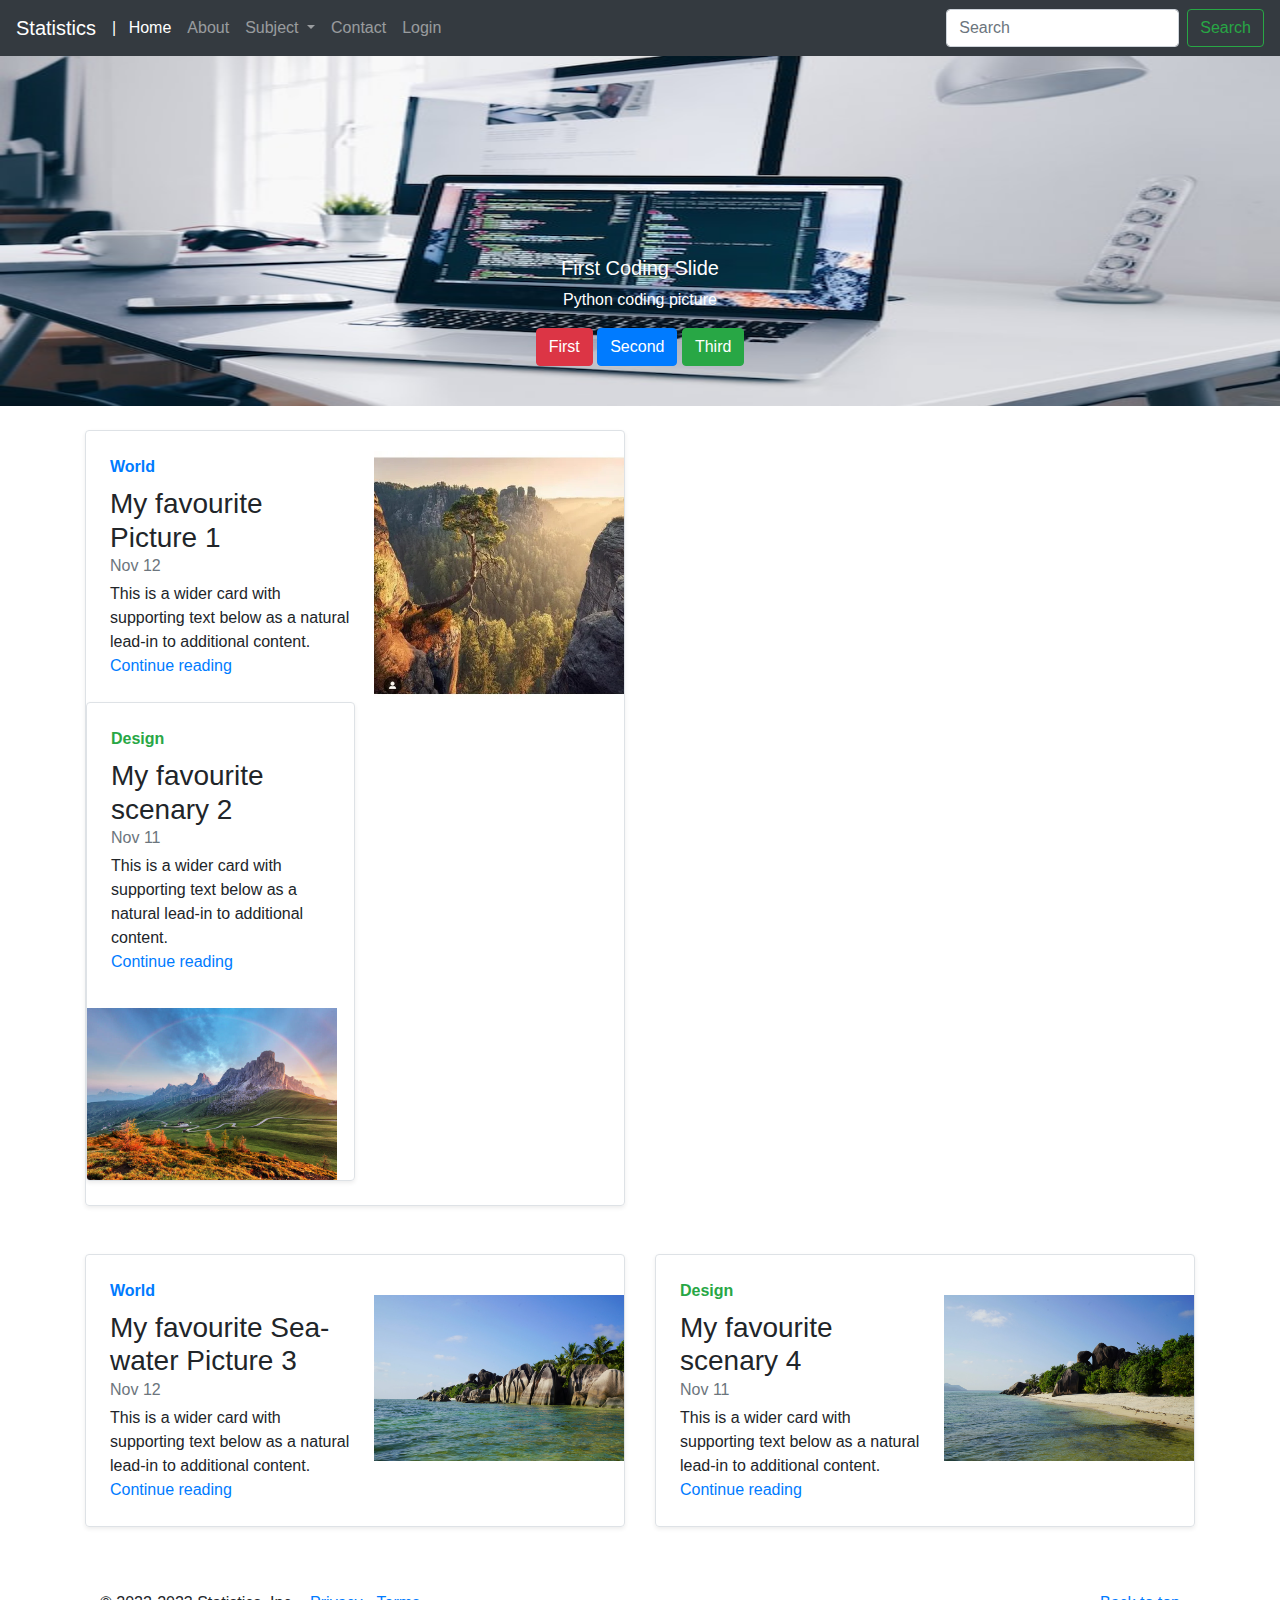
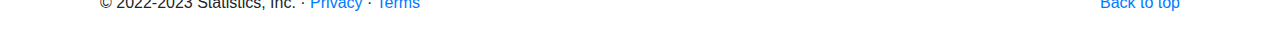
==== index.html @ f8471e68 "Update index.html" ====
<!doctype html>
<html lang="en">

<head>
  <!-- Required meta tags -->
  <meta charset="utf-8">
  <meta name="viewport" content="width=device-width, initial-scale=1, shrink-to-fit=no">

  <!-- Bootstrap CSS -->
  <link rel="stylesheet" href="https://cdn.jsdelivr.net/npm/bootstrap@4.4.1/dist/css/bootstrap.min.css"
    integrity="sha384-Vkoo8x4CGsO3+Hhxv8T/Q5PaXtkKtu6ug5TOeNV6gBiFeWPGFN9MuhOf23Q9Ifjh" crossorigin="anonymous">
  <title>MyFirstBootstrapProject</title>
</head>

<body>

  <nav class="navbar navbar-expand-lg navbar-dark bg-dark">
    <a class="navbar-brand" href="#">Statistics</a>
    <button class="navbar-toggler" type="button" data-toggle="collapse" data-target="#navbarSupportedContent"
      aria-controls="navbarSupportedContent" aria-expanded="false" aria-label="Toggle navigation">
      <span class="navbar-toggler-icon"></span>
    </button>
    <div style="color:white;">|&nbsp;</div>
    <div class="collapse navbar-collapse" id="navbarSupportedContent">
      <ul class="navbar-nav mr-auto">
        <li class="nav-item active">
          <a class="nav-link" href="#">Home <span class="sr-only">(current)</span></a>
        </li>
        <li class="nav-item"> 
          <a class="nav-link" href="About.html">About</a>
        </li>
      
        <li class="nav-item dropdown">
          <a class="nav-link dropdown-toggle" href="#" id="navbarDropdown" role="button" data-toggle="dropdown"
            aria-haspopup="true" aria-expanded="false">
            Subject
          </a>
          <div class="dropdown-menu" aria-labelledby="navbarDropdown">
            <a class="dropdown-item" href="#">Computer Science</a>
            <a class="dropdown-item" href="#">Economics</a>
            <a class="dropdown-item" href="#">Mathematics</a>
            <a class="dropdown-item" href="Stat.html">Statistics</a>
            <div class="dropdown-divider"></div>
            <a class="dropdown-item" href="#">Other</a>
          </div>
        </li>
        <li class="nav-item">
          <a class="nav-link" href="Contact.html">Contact</a>
        </li>
        <li class="nav-item">
          <a class="nav-link" href="Login.html">Login</a>
        </li>
      </ul>
      <form class="form-inline my-2 my-lg-0">
        <input class="form-control mr-sm-2" type="search" placeholder="Search" aria-label="Search">
        <button class="btn btn-outline-success my-2 my-sm-0" type="submit">Search</button>
      </form>
    </div>
  </nav>
  <div id="carouselExampleCaptions" class="carousel slide carousel-fade" data-ride="carousel">
    <ol class="carousel-indicators">
      <li data-target="#carouselExampleCaptions" data-slide-to="0" class="active"></li>
      <li data-target="#carouselExampleCaptions" data-slide-to="1"></li>
      <li data-target="#carouselExampleCaptions" data-slide-to="2"></li>
    </ol>
    <div class="carousel-inner">
      <div class="carousel-item active">
        <img src="Images/coding1.jpg" class="d-block w-100" alt="Coding picture" height="350px">
        <div class="carousel-caption d-none d-md-block">
          <h5> First Coding Slide</h5>
          <p>Python coding picture</p>
          <button class="btn btn-danger">First</button>
          <button class="btn btn-primary">Second</button>
          <button class="btn btn-success">Third</button>
        </div>
      </div>
      <div class="carousel-item">
        <img src="Images/coding2.jpg" class="d-block w-100" alt="Water picture" height="350px">
        <div class="carousel-caption d-none d-md-block">
          <h5>Second Conding picture</h5>
          <p>This slide Java coding picture</p>
          <button class="btn btn-danger">First</button>
          <button class="btn btn-primary">Second</button>
          <button class="btn btn-success">Third</button>
        </div>
      </div>
      <div class="carousel-item">
        <img src="Images/coding3.jpg" class="d-block w-100" alt="Water picture" height="350px">
        <div class="carousel-caption d-none d-md-block">
          <h5>Third Coding picture</h5>
          <p>This React coding picture</p>
          <button class="btn btn-danger">First</button>
          <button class="btn btn-primary">Second</button>
          <button class="btn btn-success">Third</button>
        </div>
      </div>
    </div>
    <div class="container my-4">
      <div class="row mb-2">
        <div class="col-md-6">
          <div
            class="row no-gutters border rounded overflow-hidden flex-md-row mb-4 shadow-sm h-md-250 position-relative">
            <div class="col p-4 d-flex flex-column position-static">
              <strong class="d-inline-block mb-2 text-primary">World</strong>
              <h3 class="mb-0">My favourite Picture 1</h3>
              <div class="mb-1 text-muted">Nov 12</div>
              <p class="card-text mb-auto">This is a wider card with supporting text below as a natural lead-in to
                additional content.</p>
              <a href="#" class="stretched-link">Continue reading</a>
            </div>
            <div class="col-auto d-none d-lg-block">
              <img class="img-fluid" style="margin-top: 20px;" width="250px;" height="300px;" src="Amzing.jpg" alt="">
            </di
          </div>
        </div>
        <div class="col-md-6">
          <div
            class="row no-gutters border rounded overflow-hidden flex-md-row mb-4 shadow-sm h-md-250 position-relative">
            <div class="col p-4 d-flex flex-column position-static">
              <strong class="d-inline-block mb-2 text-success">Design</strong>
              <h3 class="mb-0">My favourite scenary 2</h3>
              <div class="mb-1 text-muted">Nov 11</div>
              <p class="mb-auto">This is a wider card with supporting text below as a natural lead-in to additional
                content.</p>
              <a href="#" class="stretched-link">Continue reading</a>
            </div>
            <div class="col-auto d-none d-lg-block">
              <img class="img-fluid" style="margin-top: 10px;" src="Images/nature4.jpg" width="250px;" height="300px;" alt="">
            </div>
          </div>
        </div>
      </div>
    </div>
    <div class="container my-4">
      <div class="row mb-2">
        <div class="col-md-6">
          <div
            class="row no-gutters border rounded overflow-hidden flex-md-row mb-4 shadow-sm h-md-250 position-relative">
            <div class="col p-4 d-flex flex-column position-static">
              <strong class="d-inline-block mb-2 text-primary">World</strong>
              <h3 class="mb-0">My favourite Sea-water Picture 3</h3>
              <div class="mb-1 text-muted">Nov 12</div>
              <p class="card-text mb-auto">This is a wider card with supporting text below as a natural lead-in to
                additional content.</p>
              <a href="#" class="stretched-link">Continue reading</a>
            </div>
            <div class="col-auto d-none d-lg-block">
              <img class="img-fluid"  style="margin-top: 40px;" src="Images/Water1.jpg" width="250px;" height="300px;" alt="">
            </div>
          </div>
        </div>
        <div class="col-md-6">
          <div
            class="row no-gutters border rounded overflow-hidden flex-md-row mb-4 shadow-sm h-md-250 position-relative">
            <div class="col p-4 d-flex flex-column position-static">
              <strong class="d-inline-block mb-2 text-success">Design</strong>
              <h3 class="mb-0">My favourite scenary 4</h3>
              <div class="mb-1 text-muted">Nov 11</div>
              <p class="mb-auto">This is a wider card with supporting text below as a natural lead-in to additional
                content.</p>
              <a href="#" class="stretched-link">Continue reading</a>
            </div>
            <div class="col-auto d-none d-lg-block">
              <img class="img-fluid" style="margin-top: 40px;" src="Images/Water.jpg" width="250px;" height="690px;" alt="">
            </div> 
          </div>
        </div>
      </div>
    </div>

    <a class="carousel-control-prev" href="#carouselExampleCaptions" role="button" data-slide="prev">
      <span class="carousel-control-prev-icon" aria-hidden="true"></span>
      <span class="sr-only">Previous</span>
    </a>
    <a class="carousel-control-next" href="#carouselExampleCaptions" role="button" data-slide="next">
      <span class="carousel-control-next-icon" aria-hidden="true"></span>
      <span class="sr-only">Next</span>
    </a>
  </div>
  <footer class="container">
    <p class="float-right"><a href="#">Back to top</a></p>
    <p>© 2022-2023 Statistics, Inc. · <a href="#">Privacy</a> · <a href="#">Terms</a></p>
  </footer>

  <!-- Optional JavaScript -->
  <!-- jQuery first, then Popper.js, then Bootstrap JS -->
  <script src="https://code.jquery.com/jquery-3.4.1.slim.min.js"
    integrity="sha384-J6qa4849blE2+poT4WnyKhv5vZF5SrPo0iEjwBvKU7imGFAV0wwj1yYfoRSJoZ+n"
    crossorigin="anonymous"></script>
  <script src="https://cdn.jsdelivr.net/npm/popper.js@1.16.0/dist/umd/popper.min.js"
    integrity="sha384-Q6E9RHvbIyZFJoft+2mJbHaEWldlvI9IOYy5n3zV9zzTtmI3UksdQRVvoxMfooAo"
    crossorigin="anonymous"></script>
  <script src="https://cdn.jsdelivr.net/npm/bootstrap@4.4.1/dist/js/bootstrap.min.js"
    integrity="sha384-wfSDF2E50Y2D1uUdj0O3uMBJnjuUD4Ih7YwaYd1iqfktj0Uod8GCExl3Og8ifwB6"
    crossorigin="anonymous"></script>


</body>

</html>
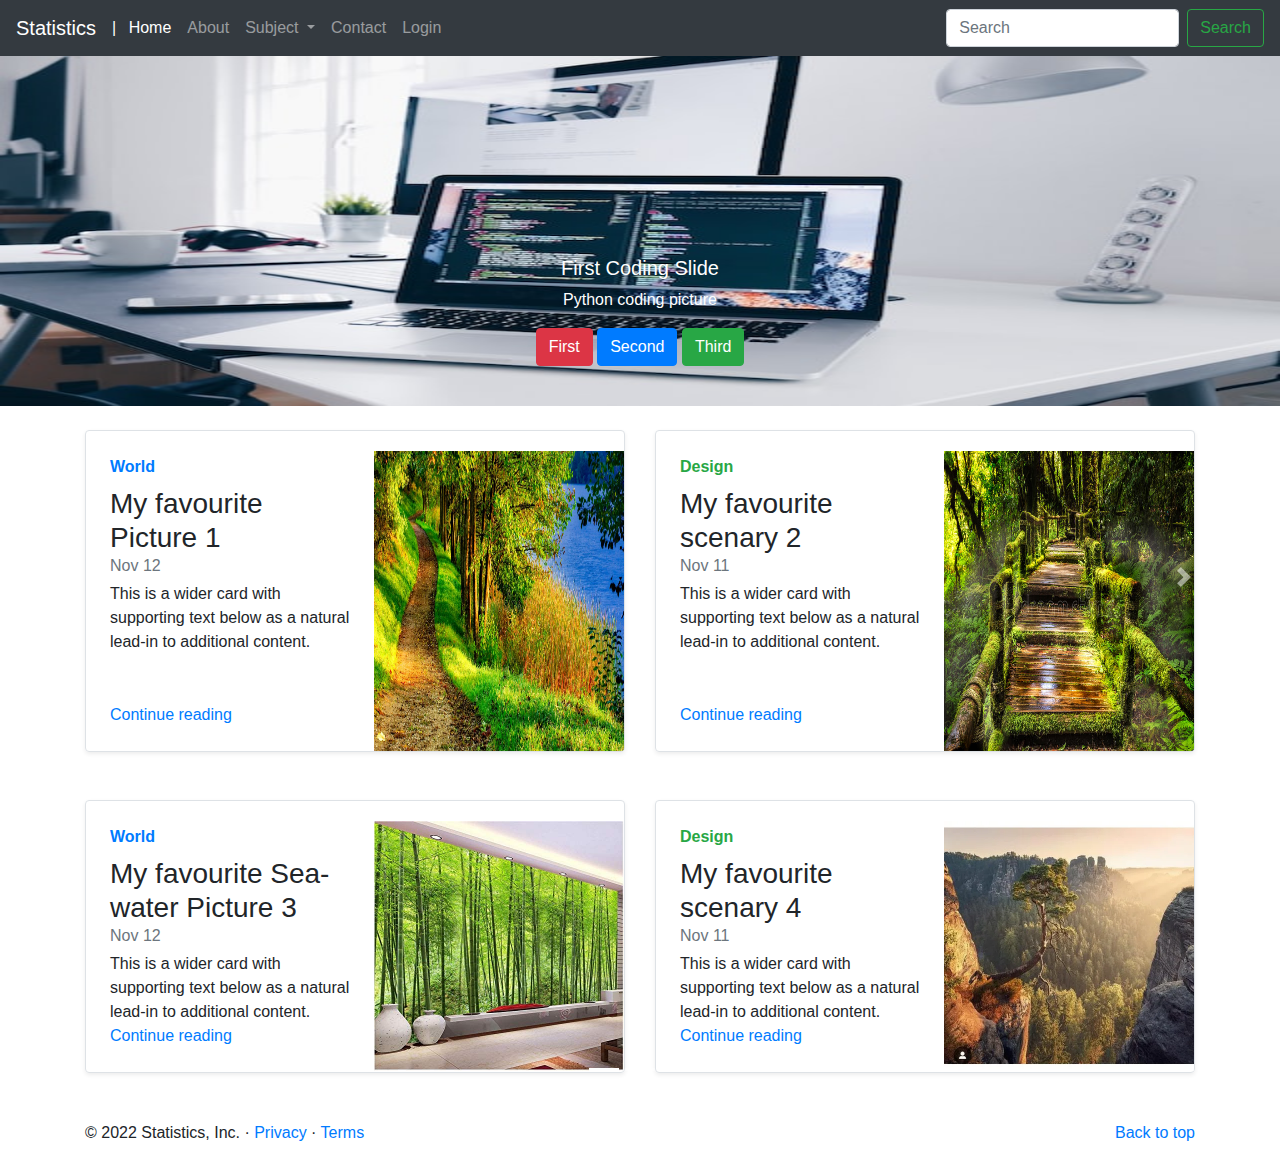
==== commit c3915062: "'commit completed'" ====
--- a/index.html
+++ b/index.html
@@ -9,7 +9,8 @@
   <!-- Bootstrap CSS -->
   <link rel="stylesheet" href="https://cdn.jsdelivr.net/npm/bootstrap@4.4.1/dist/css/bootstrap.min.css"
     integrity="sha384-Vkoo8x4CGsO3+Hhxv8T/Q5PaXtkKtu6ug5TOeNV6gBiFeWPGFN9MuhOf23Q9Ifjh" crossorigin="anonymous">
-  <title>MyFirstBootstrapProject</title>
+  <title>My_First_Bootstrap_Project</title>
+  <link rel="stylesheet" href="style11.css">
 </head>
 
 <body>
@@ -26,10 +27,10 @@
         <li class="nav-item active">
           <a class="nav-link" href="#">Home <span class="sr-only">(current)</span></a>
         </li>
-        <li class="nav-item"> 
+        <li class="nav-item">
           <a class="nav-link" href="About.html">About</a>
         </li>
-      
+
         <li class="nav-item dropdown">
           <a class="nav-link dropdown-toggle" href="#" id="navbarDropdown" role="button" data-toggle="dropdown"
             aria-haspopup="true" aria-expanded="false">
@@ -98,8 +99,7 @@
     <div class="container my-4">
       <div class="row mb-2">
         <div class="col-md-6">
-          <div
-            class="row no-gutters border rounded overflow-hidden flex-md-row mb-4 shadow-sm h-md-250 position-relative">
+          <div class="row no-gutters border rounded overflow-hidden flex-md-row mb-4 shadow-sm h-md-250 position-relative">
             <div class="col p-4 d-flex flex-column position-static">
               <strong class="d-inline-block mb-2 text-primary">World</strong>
               <h3 class="mb-0">My favourite Picture 1</h3>
@@ -109,13 +109,12 @@
               <a href="#" class="stretched-link">Continue reading</a>
             </div>
             <div class="col-auto d-none d-lg-block">
-              <img class="img-fluid" style="margin-top: 20px;" width="250px;" height="300px;" src="Amzing.jpg" alt="">
-            </di
+              <img class="imgClass" style="margin-top:20px;" width="250px;" height="300px;" src="Images/Nature3.jpg" alt="">
+            </div>
           </div>
         </div>
         <div class="col-md-6">
-          <div
-            class="row no-gutters border rounded overflow-hidden flex-md-row mb-4 shadow-sm h-md-250 position-relative">
+          <div class="row no-gutters border rounded overflow-hidden flex-md-row mb-4 shadow-sm h-md-250 position-relative">
             <div class="col p-4 d-flex flex-column position-static">
               <strong class="d-inline-block mb-2 text-success">Design</strong>
               <h3 class="mb-0">My favourite scenary 2</h3>
@@ -125,7 +124,7 @@
               <a href="#" class="stretched-link">Continue reading</a>
             </div>
             <div class="col-auto d-none d-lg-block">
-              <img class="img-fluid" style="margin-top: 10px;" src="Images/nature4.jpg" width="250px;" height="300px;" alt="">
+              <img class="imgClass" style="margin-top:20px;" src="Images/Nature1.jpg" width="250px;" height="300px;" alt="">
             </div>
           </div>
         </div>
@@ -134,8 +133,7 @@
     <div class="container my-4">
       <div class="row mb-2">
         <div class="col-md-6">
-          <div
-            class="row no-gutters border rounded overflow-hidden flex-md-row mb-4 shadow-sm h-md-250 position-relative">
+          <div class="row no-gutters border rounded overflow-hidden flex-md-row mb-4 shadow-sm h-md-250 position-relative">
             <div class="col p-4 d-flex flex-column position-static">
               <strong class="d-inline-block mb-2 text-primary">World</strong>
               <h3 class="mb-0">My favourite Sea-water Picture 3</h3>
@@ -145,13 +143,12 @@
               <a href="#" class="stretched-link">Continue reading</a>
             </div>
             <div class="col-auto d-none d-lg-block">
-              <img class="img-fluid"  style="margin-top: 40px;" src="Images/Water1.jpg" width="250px;" height="300px;" alt="">
+              <img class="imgClass" style="margin-top:20px;" src="Images/External.jpg" width="250px" height="250px" alt="">
             </div>
           </div>
         </div>
         <div class="col-md-6">
-          <div
-            class="row no-gutters border rounded overflow-hidden flex-md-row mb-4 shadow-sm h-md-250 position-relative">
+          <div class="row no-gutters border rounded overflow-hidden flex-md-row mb-4 shadow-sm h-md-250 position-relative">
             <div class="col p-4 d-flex flex-column position-static">
               <strong class="d-inline-block mb-2 text-success">Design</strong>
               <h3 class="mb-0">My favourite scenary 4</h3>
@@ -161,8 +158,8 @@
               <a href="#" class="stretched-link">Continue reading</a>
             </div>
             <div class="col-auto d-none d-lg-block">
-              <img class="img-fluid" style="margin-top: 40px;" src="Images/Water.jpg" width="250px;" height="690px;" alt="">
-            </div> 
+              <img class="imgClass" style="margin-top:20px;" src="Images/Amzing.jpg" width="250px;" height="250px;" alt="">
+            </div>
           </div>
         </div>
       </div>
@@ -179,7 +176,7 @@
   </div>
   <footer class="container">
     <p class="float-right"><a href="#">Back to top</a></p>
-    <p>© 2022-2023 Statistics, Inc. · <a href="#">Privacy</a> · <a href="#">Terms</a></p>
+    <p>© 2022 Statistics, Inc. · <a href="#">Privacy</a> · <a href="#">Terms</a></p>
   </footer>
 
   <!-- Optional JavaScript -->
@@ -197,4 +194,4 @@
 
 </body>
 
-</html>
+</html>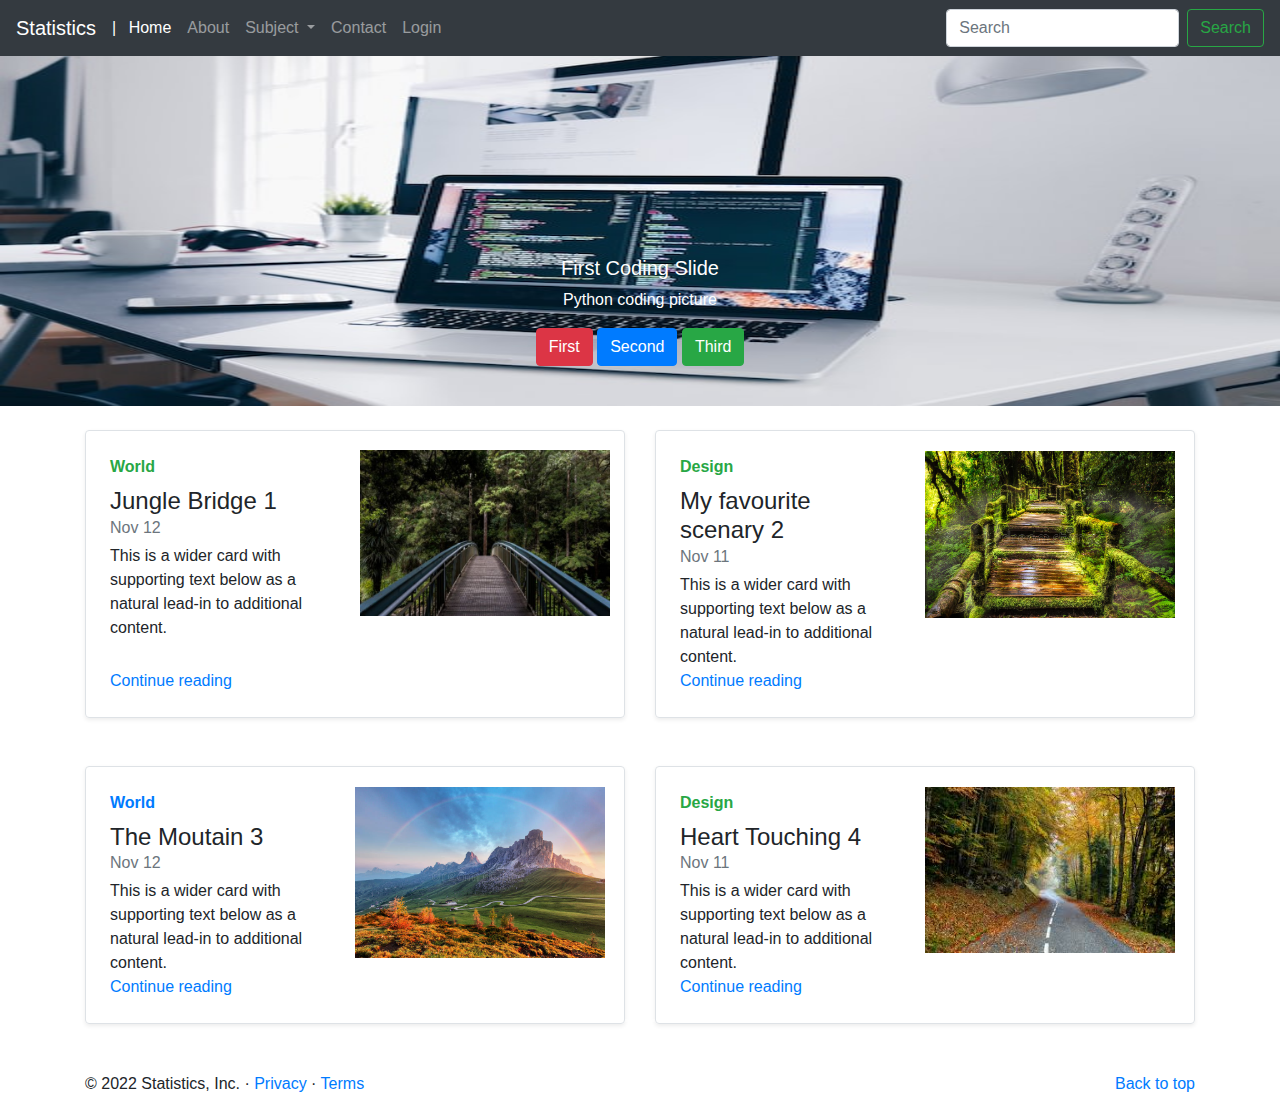
==== commit e6081f76: "responsives is done" ====
--- a/index.html
+++ b/index.html
@@ -10,7 +10,7 @@
   <link rel="stylesheet" href="https://cdn.jsdelivr.net/npm/bootstrap@4.4.1/dist/css/bootstrap.min.css"
     integrity="sha384-Vkoo8x4CGsO3+Hhxv8T/Q5PaXtkKtu6ug5TOeNV6gBiFeWPGFN9MuhOf23Q9Ifjh" crossorigin="anonymous">
   <title>My_First_Bootstrap_Project</title>
-  <link rel="stylesheet" href="style11.css">
+ 
 </head>
 
 <body>
@@ -97,34 +97,34 @@
       </div>
     </div>
     <div class="container my-4">
-      <div class="row mb-2">
-        <div class="col-md-6">
-          <div class="row no-gutters border rounded overflow-hidden flex-md-row mb-4 shadow-sm h-md-250 position-relative">
+      <div class="row mb-0">
+        <div class="col-md-6 col-sm-6 col-xs-12 d-flex flex-wrap">
+          <div class="row border rounded no-gutters mb-4 shadow-sm h-md-250 position-static">
             <div class="col p-4 d-flex flex-column position-static">
-              <strong class="d-inline-block mb-2 text-primary">World</strong>
-              <h3 class="mb-0">My favourite Picture 1</h3>
+              <strong class="d-inline-block mb-2 text-success">World</strong>
+              <h4 class="mb-0">Jungle Bridge 1</h4>
               <div class="mb-1 text-muted">Nov 12</div>
               <p class="card-text mb-auto">This is a wider card with supporting text below as a natural lead-in to
                 additional content.</p>
               <a href="#" class="stretched-link">Continue reading</a>
             </div>
-            <div class="col-auto d-none d-lg-block">
-              <img class="imgClass" style="margin-top:20px;" width="250px;" height="300px;" src="Images/Nature3.jpg" alt="">
+            <div class="col-auto col-lg-6 col-md-6 col-sm-6 col-xs-12">
+              <img class="img-fluid" style="margin:7% 0% 0% 2%" width="250" height="200" src="Images/Thumb1.jpg" alt="">
             </div>
           </div>
         </div>
-        <div class="col-md-6">
-          <div class="row no-gutters border rounded overflow-hidden flex-md-row mb-4 shadow-sm h-md-250 position-relative">
+        <div class="col-md-6 col-sm-6 col-xs-12 d-flex flex-wrap">
+          <div class="row no-gutters border rounded flex-md-row flex-sm-row mb-4 shadow-sm h-md-250 position-relative">
             <div class="col p-4 d-flex flex-column position-static">
               <strong class="d-inline-block mb-2 text-success">Design</strong>
-              <h3 class="mb-0">My favourite scenary 2</h3>
+              <h4 class="mb-0">My favourite scenary 2</h4>
               <div class="mb-1 text-muted">Nov 11</div>
               <p class="mb-auto">This is a wider card with supporting text below as a natural lead-in to additional
                 content.</p>
               <a href="#" class="stretched-link">Continue reading</a>
             </div>
-            <div class="col-auto d-none d-lg-block">
-              <img class="imgClass" style="margin-top:20px;" src="Images/Nature1.jpg" width="250px;" height="300px;" alt="">
+            <div class="col-auto col-lg-6 col-md-6 col-sm-6 col-xs-12">
+              <img class="img-fluid" style="margin-top:20px;" src="Images/Nature1.jpg" width="250" height="250" alt="">
             </div>
           </div>
         </div>
@@ -132,33 +132,33 @@
     </div>
     <div class="container my-4">
       <div class="row mb-2">
-        <div class="col-md-6">
+        <div class="col-md-6 col-sm-6 col-xs-12 d-flex flex-wrap">
           <div class="row no-gutters border rounded overflow-hidden flex-md-row mb-4 shadow-sm h-md-250 position-relative">
             <div class="col p-4 d-flex flex-column position-static">
               <strong class="d-inline-block mb-2 text-primary">World</strong>
-              <h3 class="mb-0">My favourite Sea-water Picture 3</h3>
+              <h4 class="mb-0">The Moutain 3</h4>
               <div class="mb-1 text-muted">Nov 12</div>
               <p class="card-text mb-auto">This is a wider card with supporting text below as a natural lead-in to
                 additional content.</p>
               <a href="#" class="stretched-link">Continue reading</a>
             </div>
-            <div class="col-auto d-none d-lg-block">
-              <img class="imgClass" style="margin-top:20px;" src="Images/External.jpg" width="250px" height="250px" alt="">
+            <div class="col-auto col-lg-6 col-md-6 col-sm-6 col-xs-12">
+              <img class="img-fluid" style="margin-top:20px;" src="Images/nature4.jpg" width="250" height="200" alt="">
             </div>
           </div>
         </div>
-        <div class="col-md-6">
+        <div class="col-md-6 col-sm-6 col-xs-12 d-flex flex-wrapcol-md-6">
           <div class="row no-gutters border rounded overflow-hidden flex-md-row mb-4 shadow-sm h-md-250 position-relative">
             <div class="col p-4 d-flex flex-column position-static">
               <strong class="d-inline-block mb-2 text-success">Design</strong>
-              <h3 class="mb-0">My favourite scenary 4</h3>
+              <h4 class="mb-0">Heart Touching 4</h4>
               <div class="mb-1 text-muted">Nov 11</div>
-              <p class="mb-auto">This is a wider card with supporting text below as a natural lead-in to additional
+              <p class="mb-auto">This is a wider card with supporting text below as a natural lead-in to additional 
                 content.</p>
               <a href="#" class="stretched-link">Continue reading</a>
             </div>
-            <div class="col-auto d-none d-lg-block">
-              <img class="imgClass" style="margin-top:20px;" src="Images/Amzing.jpg" width="250px;" height="250px;" alt="">
+            <div class="col-auto col-lg-6 col-md-6 col-sm-6 col-xs-12">
+              <img class="img-fluid" style="margin-top:20px;" src="Images/Nauture2.jpg" width="250" height="200" alt="">
             </div>
           </div>
         </div>
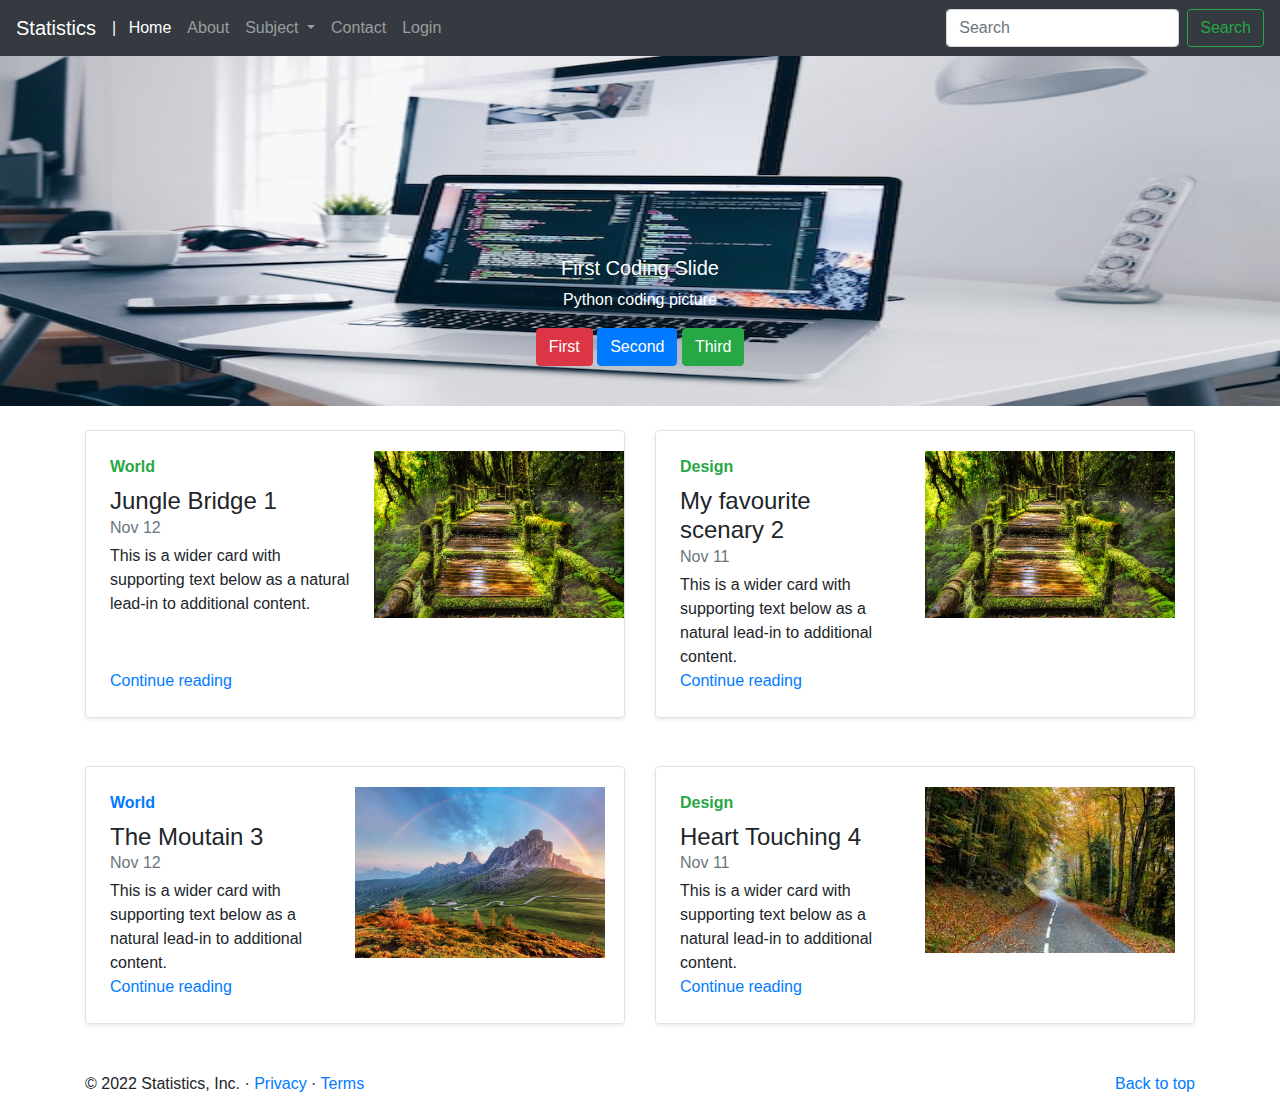
==== commit 861533b7: "Merge branch 'master' of https://github.com/sanu18/MyFirstProject" ====
--- a/index.html
+++ b/index.html
@@ -10,7 +10,6 @@
   <link rel="stylesheet" href="https://cdn.jsdelivr.net/npm/bootstrap@4.4.1/dist/css/bootstrap.min.css"
     integrity="sha384-Vkoo8x4CGsO3+Hhxv8T/Q5PaXtkKtu6ug5TOeNV6gBiFeWPGFN9MuhOf23Q9Ifjh" crossorigin="anonymous">
   <title>My_First_Bootstrap_Project</title>
- 
 </head>
 
 <body>
@@ -30,6 +29,7 @@
         <li class="nav-item">
           <a class="nav-link" href="About.html">About</a>
         </li>
+      
 
         <li class="nav-item dropdown">
           <a class="nav-link dropdown-toggle" href="#" id="navbarDropdown" role="button" data-toggle="dropdown"
@@ -108,8 +108,8 @@
                 additional content.</p>
               <a href="#" class="stretched-link">Continue reading</a>
             </div>
-            <div class="col-auto col-lg-6 col-md-6 col-sm-6 col-xs-12">
-              <img class="img-fluid" style="margin:7% 0% 0% 2%" width="250" height="200" src="Images/Thumb1.jpg" alt="">
+            <div class="col-auto d-none d-lg-block">
+              <img class="img-fluid" style="margin-top: 20px;" width="250px;" height="300px;" src="Images/Nature1.jpg" alt="">
             </div>
           </div>
         </div>
@@ -194,4 +194,4 @@
 
 </body>
 
-</html>+</html>
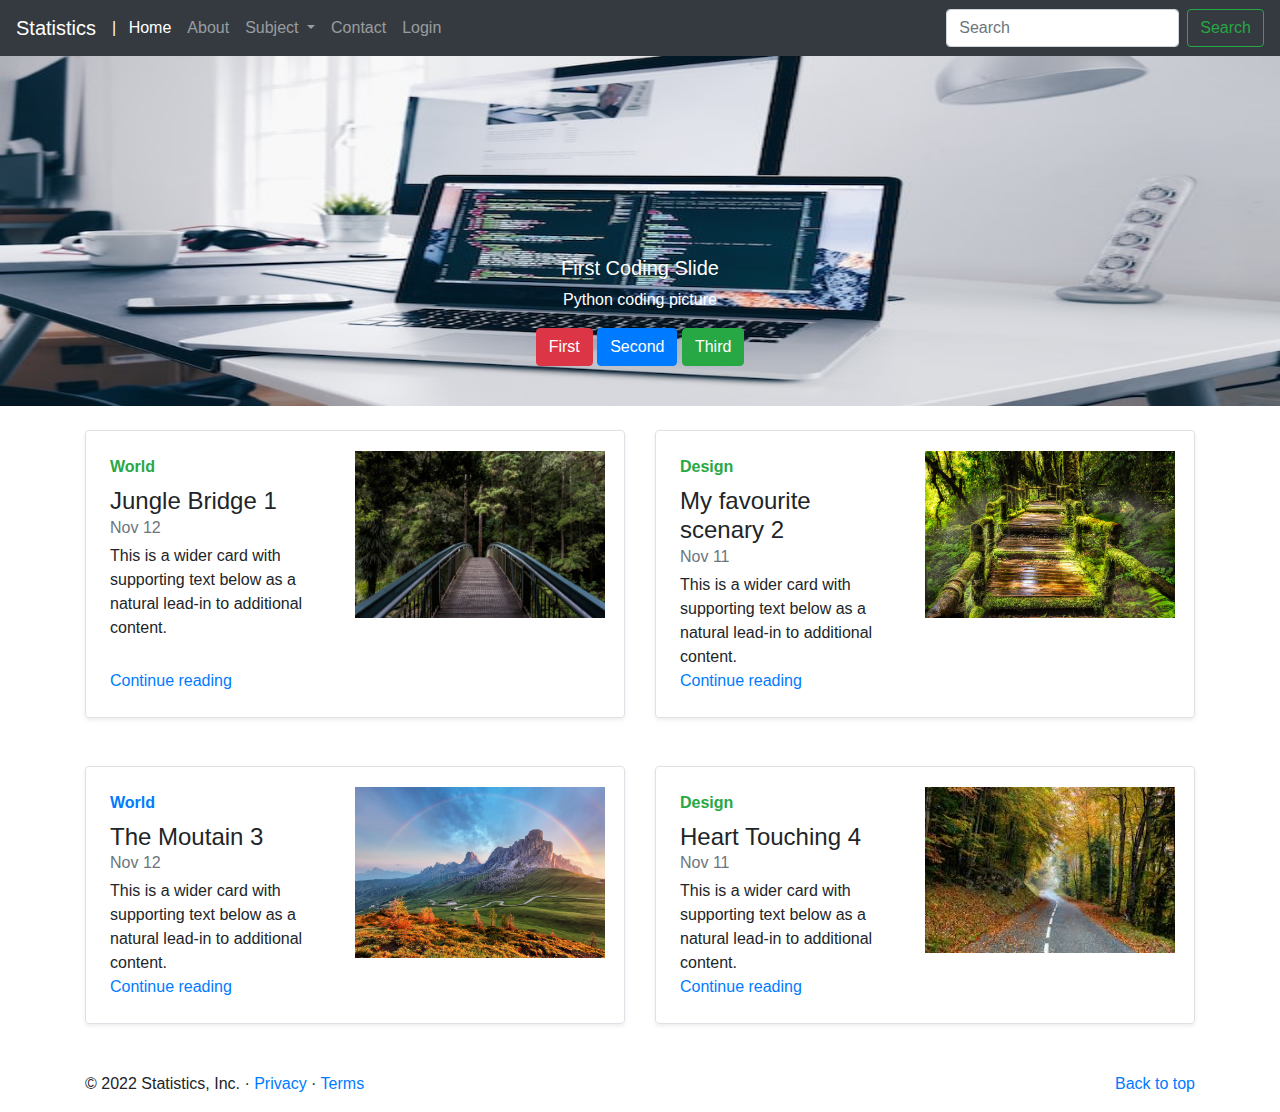
==== commit 5b47577d: "Picture responsiveness done" ====
--- a/index.html
+++ b/index.html
@@ -108,8 +108,8 @@
                 additional content.</p>
               <a href="#" class="stretched-link">Continue reading</a>
             </div>
-            <div class="col-auto d-none d-lg-block">
-              <img class="img-fluid" style="margin-top: 20px;" width="250px;" height="300px;" src="Images/Nature1.jpg" alt="">
+            <div class="col-auto col-lg-6 col-md-6 col-sm-6 col-xs-12">
+              <img class="img-fluid" style="margin-top: 20px;" width="250px;" height="300px;" src="Images/Thumb1.jpg" alt="">
             </div>
           </div>
         </div>
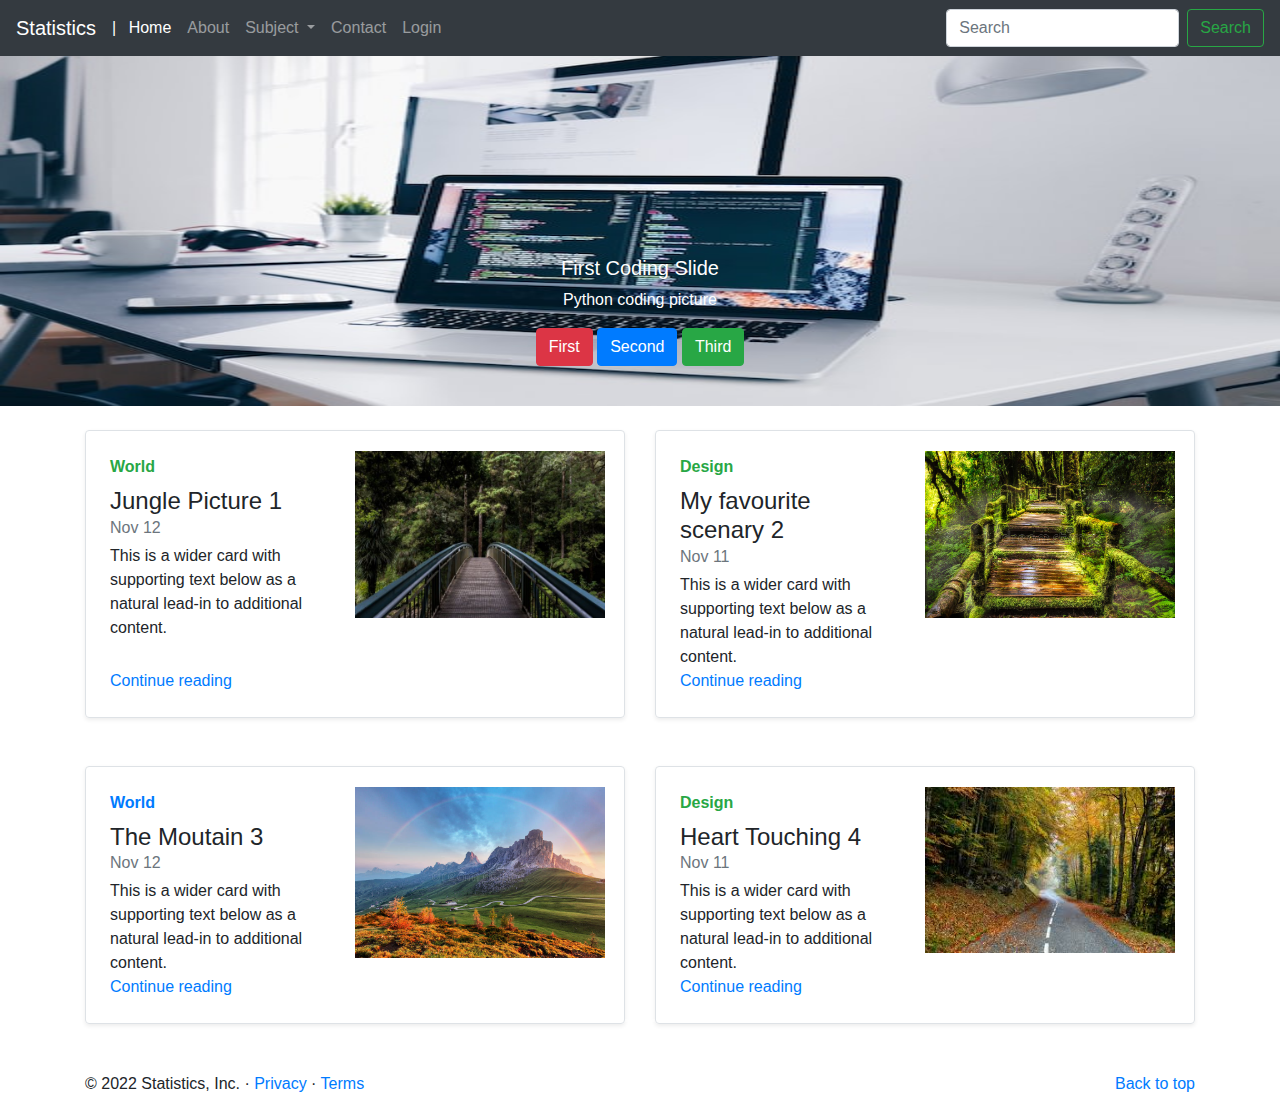
==== commit 2286d94f: "Update index.html" ====
--- a/index.html
+++ b/index.html
@@ -102,7 +102,7 @@
           <div class="row border rounded no-gutters mb-4 shadow-sm h-md-250 position-static">
             <div class="col p-4 d-flex flex-column position-static">
               <strong class="d-inline-block mb-2 text-success">World</strong>
-              <h4 class="mb-0">Jungle Bridge 1</h4>
+              <h4 class="mb-0">Jungle Picture 1</h4>
               <div class="mb-1 text-muted">Nov 12</div>
               <p class="card-text mb-auto">This is a wider card with supporting text below as a natural lead-in to
                 additional content.</p>
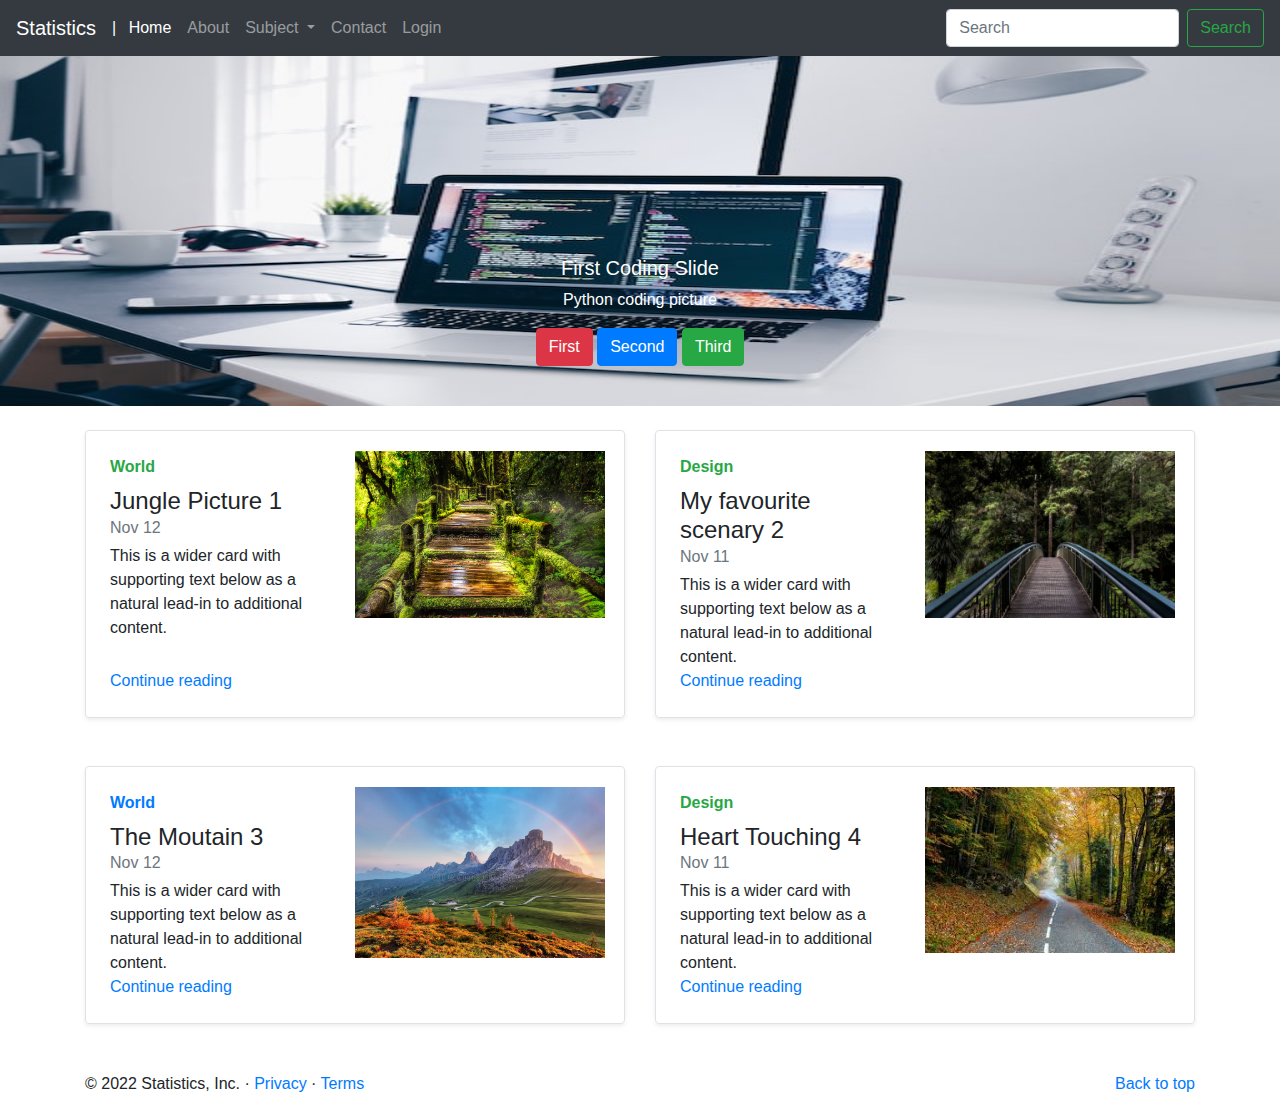
==== commit ad4e0d50: "Update index.html" ====
--- a/index.html
+++ b/index.html
@@ -109,7 +109,7 @@
               <a href="#" class="stretched-link">Continue reading</a>
             </div>
             <div class="col-auto col-lg-6 col-md-6 col-sm-6 col-xs-12">
-              <img class="img-fluid" style="margin-top: 20px;" width="250px;" height="300px;" src="Images/Thumb1.jpg" alt="">
+              <img class="img-fluid" style="margin-top: 20px;" width="250px;" height="300px;" src="Images/Nature1.jpg" alt="">
             </div>
           </div>
         </div>
@@ -124,7 +124,7 @@
               <a href="#" class="stretched-link">Continue reading</a>
             </div>
             <div class="col-auto col-lg-6 col-md-6 col-sm-6 col-xs-12">
-              <img class="img-fluid" style="margin-top:20px;" src="Images/Nature1.jpg" width="250" height="250" alt="">
+              <img class="img-fluid" style="margin-top:20px;" src="Images/Thumb1.jpg" width="250" height="250" alt="">
             </div>
           </div>
         </div>
